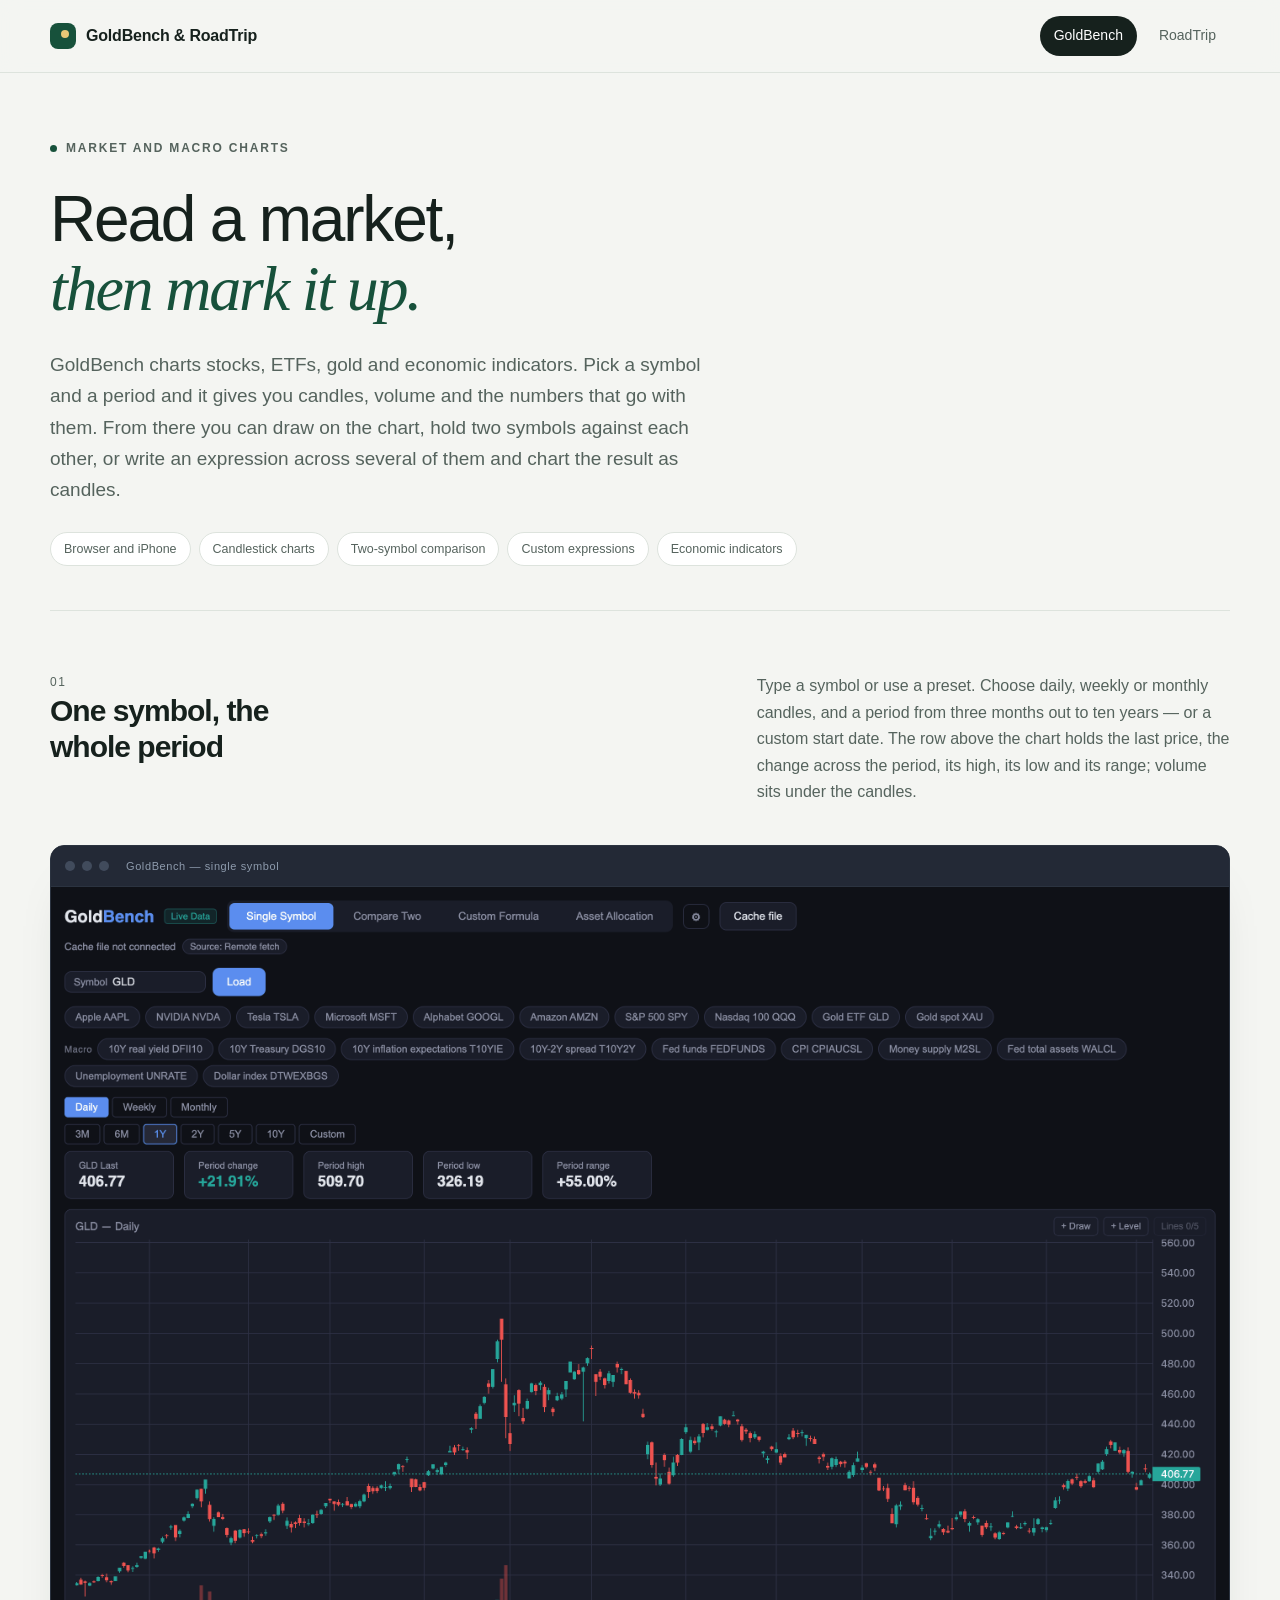
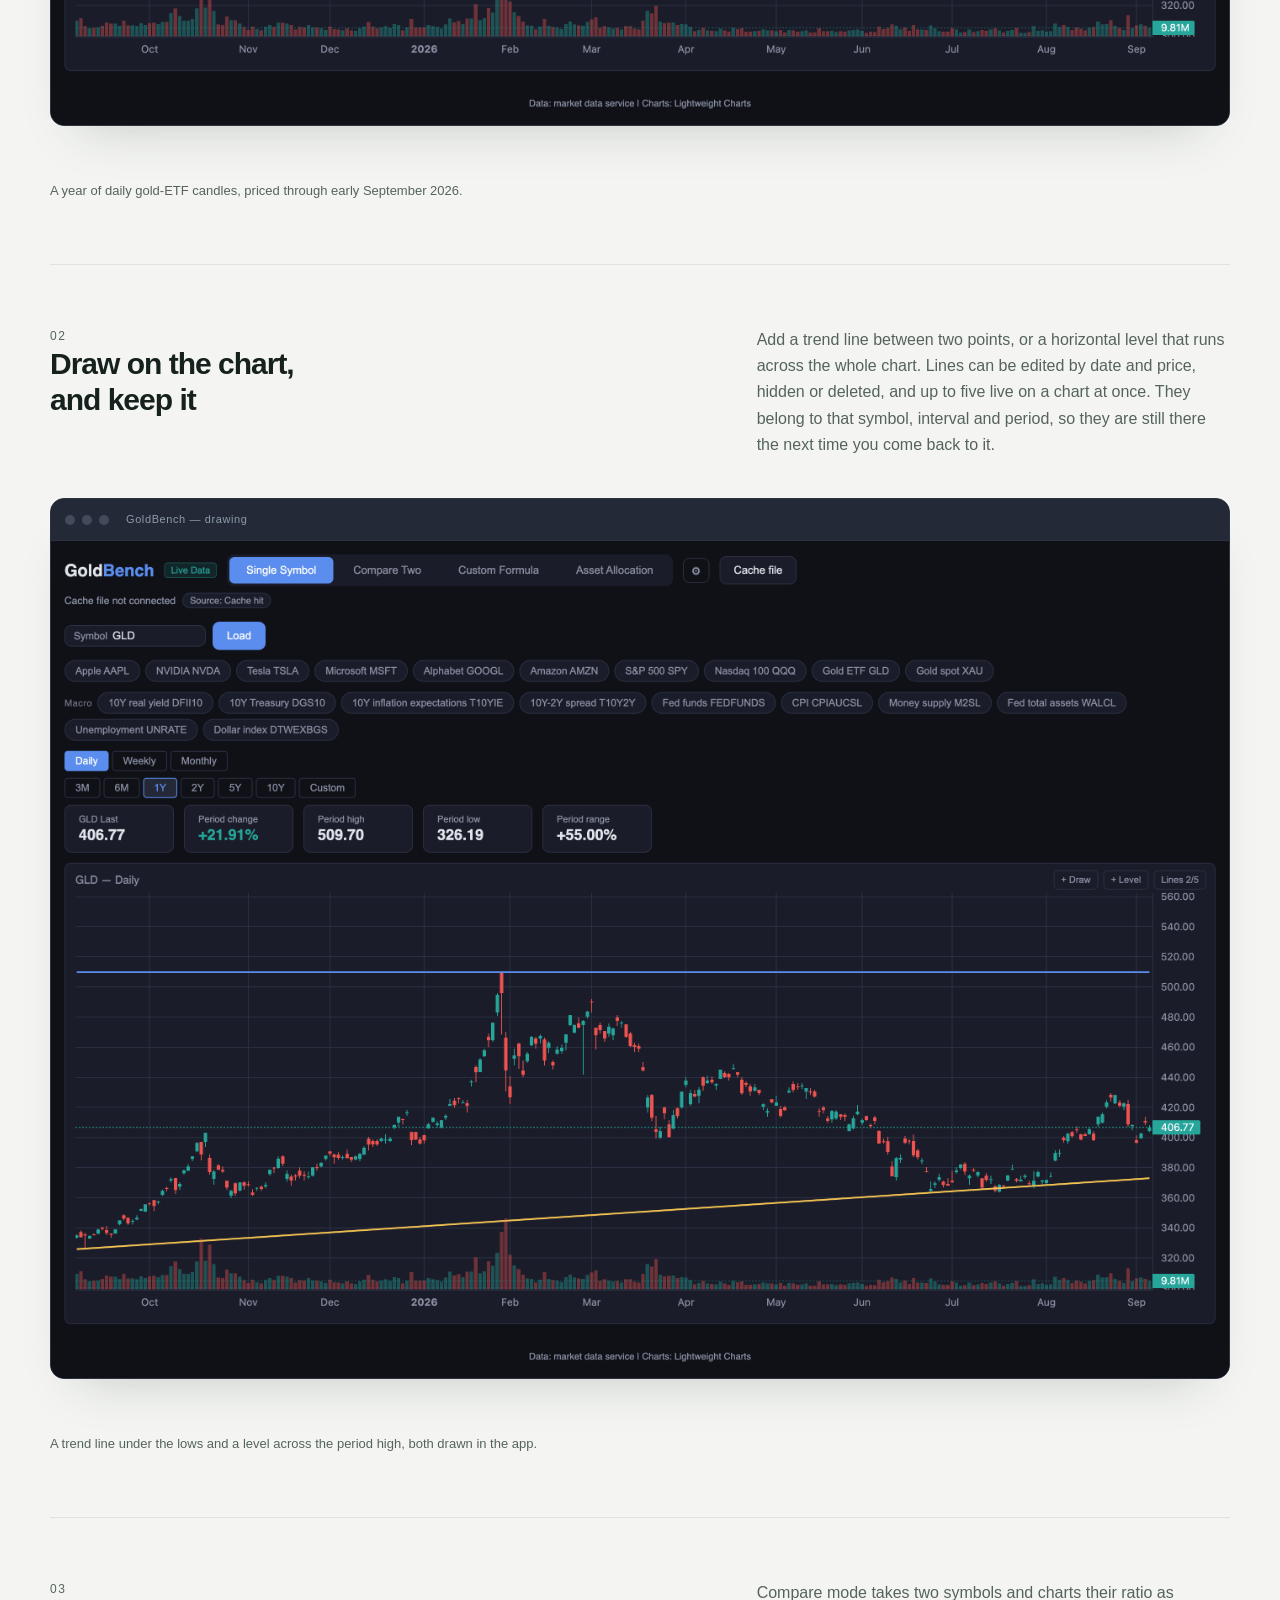
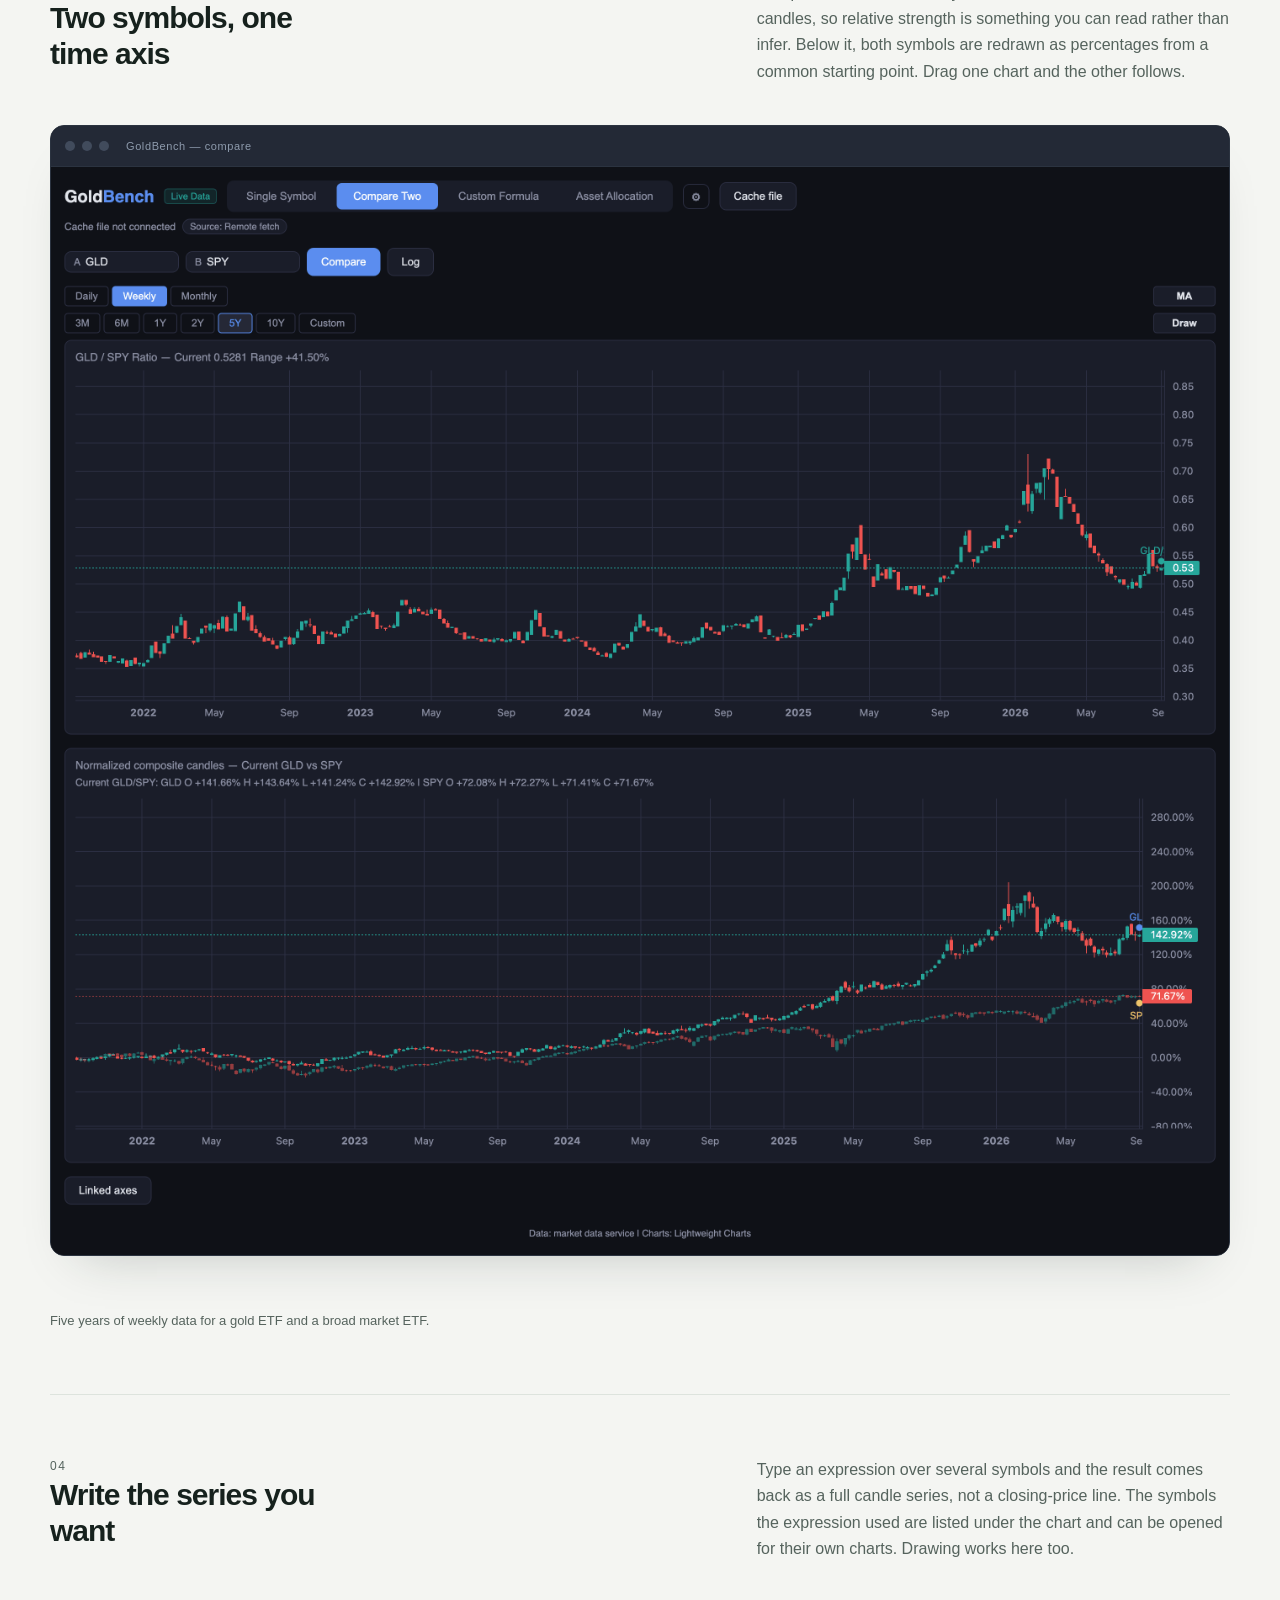
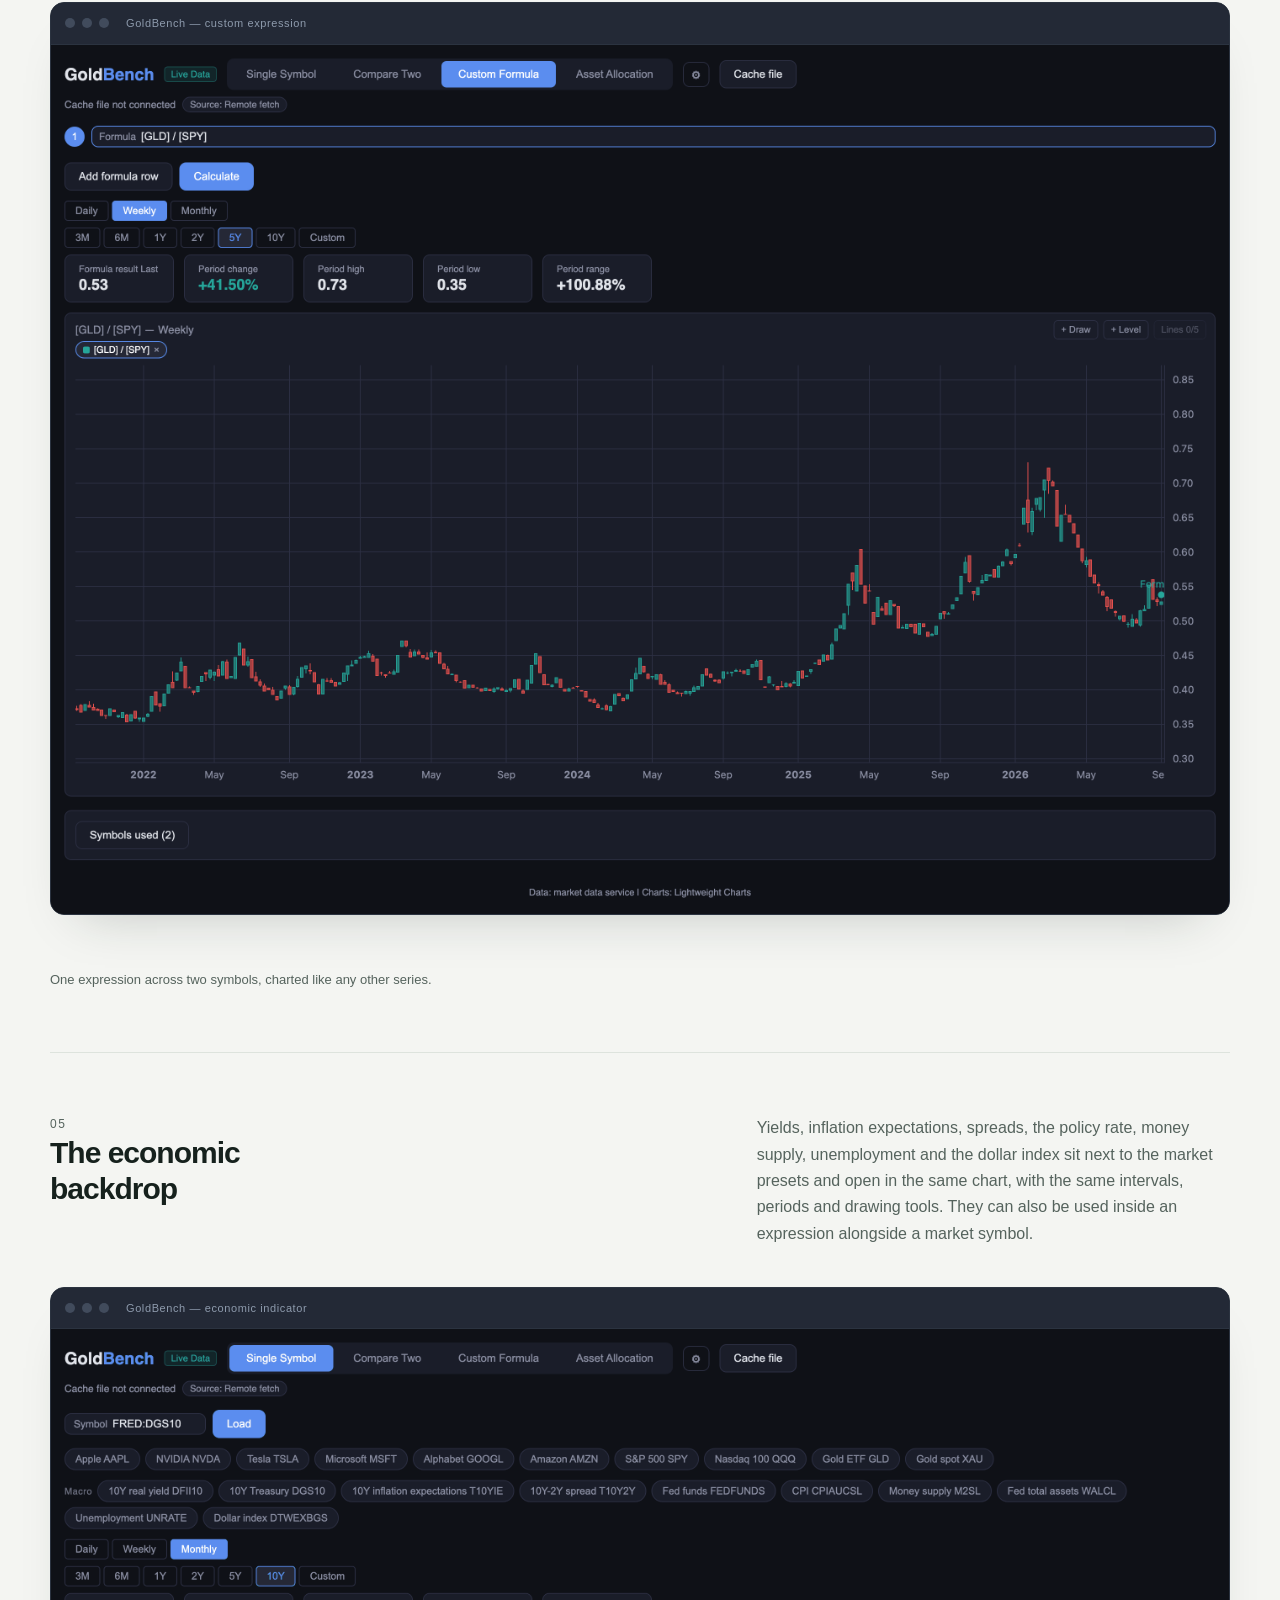
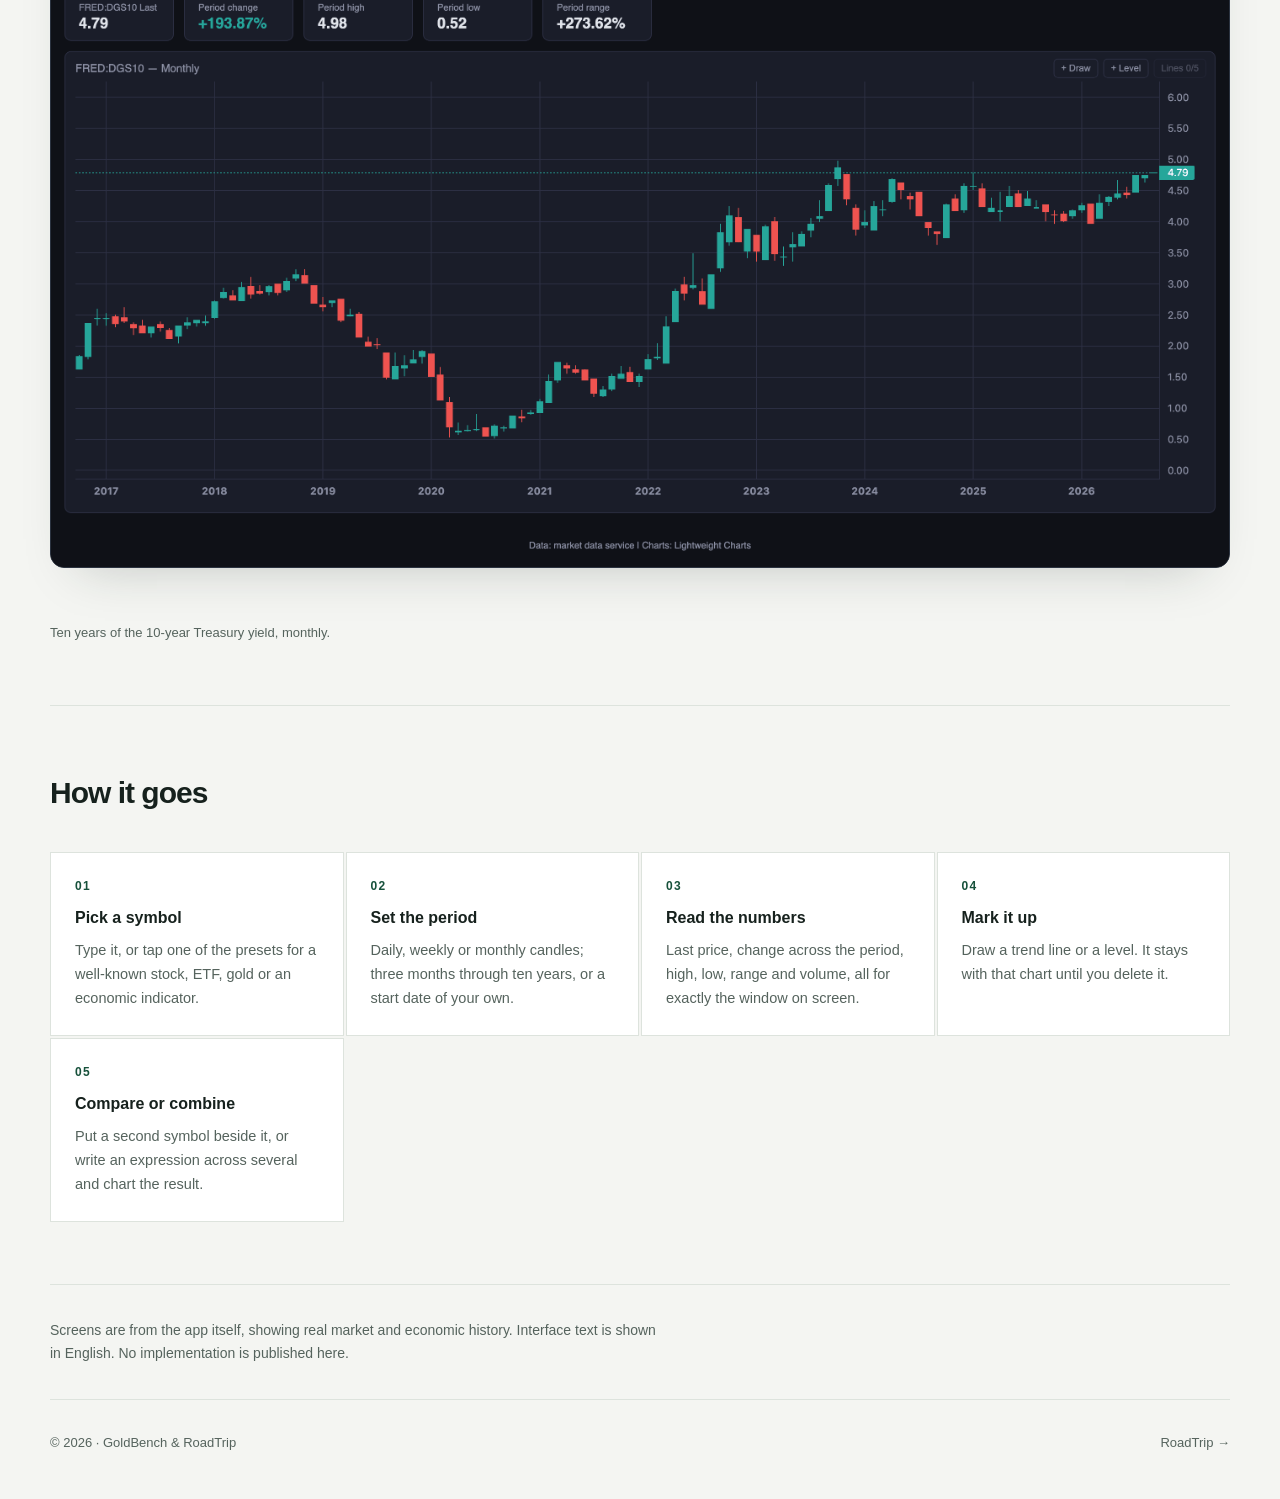
==== goldbench.html @ 709e00e8 "Rebuild the showcase around the two apps Home page plus a page for each app, in English, describing " ====
<!doctype html>
<html lang="en">
<head>
<meta charset="utf-8">
<meta name="viewport" content="width=device-width, initial-scale=1">
<meta name="description" content="GoldBench: a market and macro chart tool for stocks, ETFs, gold and economic indicators, with drawing, comparison and custom expressions.">
<meta name="theme-color" content="#f4f5f2">
<meta http-equiv="Content-Security-Policy" content="default-src 'self'; script-src 'self'; style-src 'self'; img-src 'self'; connect-src 'none'; object-src 'none'; base-uri 'none'; form-action 'none'">
<title>GoldBench — market and macro charts</title>
<link rel="icon" href="favicon.svg" type="image/svg+xml">
<link rel="stylesheet" href="styles.css">
<script src="showcase.js" defer></script>
</head>
<body>
<a class="skip" href="#features">Skip to the features</a>
<header class="site-header">
  <div class="wrap">
    <a class="mark" href="index.html"><span class="glyph"></span>GoldBench &amp; RoadTrip</a>
    <nav class="site-nav" aria-label="Apps">
      <a href="goldbench.html" aria-current="page">GoldBench</a>
      <a href="roadtrip.html">RoadTrip</a>
    </nav>
  </div>
</header>

<main id="top">
  <section class="page-head wrap">
    <p class="eyebrow">Market and macro charts</p>
    <h1>Read a market,<br><em>then mark it up.</em></h1>
    <p class="lede">GoldBench charts stocks, ETFs, gold and economic indicators. Pick a symbol and a period and it gives you candles, volume and the numbers that go with them. From there you can draw on the chart, hold two symbols against each other, or write an expression across several of them and chart the result as candles.</p>
    <div class="meta-row"><span>Browser and iPhone</span><span>Candlestick charts</span><span>Two-symbol comparison</span><span>Custom expressions</span><span>Economic indicators</span></div>
  </section>

  <div id="features">
  <section class="feature wrap">
    <div class="feature-head">
      <div>
        <p class="feature-num">01</p>
        <h2>One symbol, the whole period</h2>
      </div>
      <p>Type a symbol or use a preset. Choose daily, weekly or monthly candles, and a period from three months out to ten years — or a custom start date. The row above the chart holds the last price, the change across the period, its high, its low and its range; volume sits under the candles.</p>
    </div>
    <button class="shot" data-image="assets/goldbench-chart.png" data-caption="GoldBench — one year of daily GLD candles with volume and period statistics." aria-label="Enlarge the GoldBench single-symbol screen">
      <div class="window">
        <div class="window-bar"><span></span><span></span><span></span><span class="title">GoldBench — single symbol</span></div>
        <img src="assets/goldbench-chart.png" alt="GoldBench single-symbol view: GLD daily candles for one year, with last price, period change, high, low, range and volume" width="2800" height="1991">
      </div>
    </button>
    <p class="caption">A year of daily gold-ETF candles, priced through early September 2026.</p>
  </section>

  <section class="feature wrap">
    <div class="feature-head">
      <div>
        <p class="feature-num">02</p>
        <h2>Draw on the chart, and keep it</h2>
      </div>
      <p>Add a trend line between two points, or a horizontal level that runs across the whole chart. Lines can be edited by date and price, hidden or deleted, and up to five live on a chart at once. They belong to that symbol, interval and period, so they are still there the next time you come back to it.</p>
    </div>
    <button class="shot" data-image="assets/goldbench-drawing.png" data-caption="GoldBench — a rising trend line and a horizontal level drawn on the same chart." aria-label="Enlarge the GoldBench drawing screen">
      <div class="window">
        <div class="window-bar"><span></span><span></span><span></span><span class="title">GoldBench — drawing</span></div>
        <img src="assets/goldbench-drawing.png" alt="The same GLD chart with a rising trend line under the lows and a horizontal level across the period high" width="2800" height="1991">
      </div>
    </button>
    <p class="caption">A trend line under the lows and a level across the period high, both drawn in the app.</p>
  </section>

  <section class="feature wrap">
    <div class="feature-head">
      <div>
        <p class="feature-num">03</p>
        <h2>Two symbols, one time axis</h2>
      </div>
      <p>Compare mode takes two symbols and charts their ratio as candles, so relative strength is something you can read rather than infer. Below it, both symbols are redrawn as percentages from a common starting point. Drag one chart and the other follows.</p>
    </div>
    <button class="shot" data-image="assets/goldbench-compare.png" data-caption="GoldBench — gold ETF against a broad market ETF: ratio candles above, both series as percentages below." aria-label="Enlarge the GoldBench comparison screen">
      <div class="window">
        <div class="window-bar"><span></span><span></span><span></span><span class="title">GoldBench — compare</span></div>
        <img src="assets/goldbench-compare.png" alt="GoldBench comparison view: a ratio candlestick chart above, and both symbols drawn as percentage change below" width="2800" height="2586">
      </div>
    </button>
    <p class="caption">Five years of weekly data for a gold ETF and a broad market ETF.</p>
  </section>

  <section class="feature wrap">
    <div class="feature-head">
      <div>
        <p class="feature-num">04</p>
        <h2>Write the series you want</h2>
      </div>
      <p>Type an expression over several symbols and the result comes back as a full candle series, not a closing-price line. The symbols the expression used are listed under the chart and can be opened for their own charts. Drawing works here too.</p>
    </div>
    <button class="shot" data-image="assets/goldbench-formula.png" data-caption="GoldBench — a two-symbol expression charted as its own candle series." aria-label="Enlarge the GoldBench expression screen">
      <div class="window">
        <div class="window-bar"><span></span><span></span><span></span><span class="title">GoldBench — custom expression</span></div>
        <img src="assets/goldbench-formula.png" alt="GoldBench expression view: the expression bracket GLD divided by bracket SPY charted as candles with period statistics" width="2800" height="2066">
      </div>
    </button>
    <p class="caption">One expression across two symbols, charted like any other series.</p>
  </section>

  <section class="feature wrap">
    <div class="feature-head">
      <div>
        <p class="feature-num">05</p>
        <h2>The economic backdrop</h2>
      </div>
      <p>Yields, inflation expectations, spreads, the policy rate, money supply, unemployment and the dollar index sit next to the market presets and open in the same chart, with the same intervals, periods and drawing tools. They can also be used inside an expression alongside a market symbol.</p>
    </div>
    <button class="shot" data-image="assets/goldbench-macro.png" data-caption="GoldBench — a ten-year view of the 10-year Treasury yield." aria-label="Enlarge the GoldBench economic indicator screen">
      <div class="window">
        <div class="window-bar"><span></span><span></span><span></span><span class="title">GoldBench — economic indicator</span></div>
        <img src="assets/goldbench-macro.png" alt="GoldBench charting the ten-year Treasury yield as monthly candles over ten years" width="2800" height="1991">
      </div>
    </button>
    <p class="caption">Ten years of the 10-year Treasury yield, monthly.</p>
  </section>
  </div>

  <section class="steps wrap">
    <h2>How it goes</h2>
    <ol>
      <li><strong>Pick a symbol</strong><span>Type it, or tap one of the presets for a well-known stock, ETF, gold or an economic indicator.</span></li>
      <li><strong>Set the period</strong><span>Daily, weekly or monthly candles; three months through ten years, or a start date of your own.</span></li>
      <li><strong>Read the numbers</strong><span>Last price, change across the period, high, low, range and volume, all for exactly the window on screen.</span></li>
      <li><strong>Mark it up</strong><span>Draw a trend line or a level. It stays with that chart until you delete it.</span></li>
      <li><strong>Compare or combine</strong><span>Put a second symbol beside it, or write an expression across several and chart the result.</span></li>
    </ol>
  </section>

  <section class="note wrap">
    <p>Screens are from the app itself, showing real market and economic history. Interface text is shown in English. No implementation is published here.</p>
  </section>
</main>

<footer class="wrap">
  <span>© 2026 · GoldBench &amp; RoadTrip</span>
  <a href="roadtrip.html">RoadTrip →</a>
</footer>

<dialog id="viewer">
  <div class="viewer">
    <img id="viewer-image" alt="">
    <div class="viewer-bar"><p id="viewer-caption"></p><button id="viewer-close" autofocus>Close ×</button></div>
  </div>
</dialog>
</body>
</html>
---- styles.css ----
:root{
  --paper:#f4f5f2;--panel:#ffffff;--ink:#16211d;--muted:#55635d;--line:#dde3dd;
  --green:#17513b;--gold:#9a7a33;--dark:#12161c;
  --serif:Georgia,'Times New Roman',serif;
  --sans:-apple-system,BlinkMacSystemFont,'Segoe UI',Roboto,Helvetica,Arial,sans-serif;
}
*{box-sizing:border-box}
html{scroll-behavior:smooth;scroll-padding-top:90px}
body{margin:0;background:var(--paper);color:var(--ink);font:16px/1.65 var(--sans);-webkit-font-smoothing:antialiased}
a{color:inherit}
button{font:inherit}
img{max-width:100%;height:auto}
em{font-family:var(--serif);font-style:italic;font-weight:400;color:var(--green)}
a:focus-visible,button:focus-visible,summary:focus-visible{outline:3px solid #2f6fd0;outline-offset:4px}
.wrap{width:min(1180px,calc(100% - 80px));margin-inline:auto}
.skip{position:absolute;left:16px;top:-70px;background:var(--panel);padding:10px 18px;border-radius:8px;z-index:50}
.skip:focus{top:14px}

/* header */
.site-header{position:sticky;top:0;z-index:30;background:#f4f5f2eb;backdrop-filter:blur(10px);border-bottom:1px solid var(--line)}
.site-header .wrap{display:flex;align-items:center;justify-content:space-between;gap:24px;min-height:72px}
.mark{display:flex;align-items:center;gap:10px;text-decoration:none;font-weight:650;letter-spacing:-.2px}
.mark .glyph{width:26px;height:26px;border-radius:8px;background:var(--green);position:relative;flex:none}
.mark .glyph::after{content:"";position:absolute;inset:7px 7px auto auto;width:8px;height:8px;border-radius:50%;background:#e8c877}
.site-nav{display:flex;align-items:center;gap:8px;font-size:14px}
.site-nav a{text-decoration:none;padding:8px 14px;border-radius:99px;color:var(--muted)}
.site-nav a:hover{background:#e7ebe5;color:var(--ink)}
.site-nav a[aria-current="page"]{background:var(--ink);color:#fff}

/* hero */
.hero{padding-block:76px 60px;border-bottom:1px solid var(--line)}
.eyebrow{font-size:12px;font-weight:650;letter-spacing:1.8px;text-transform:uppercase;color:var(--muted);display:flex;align-items:center;gap:9px;margin:0 0 26px}
.eyebrow::before{content:"";width:7px;height:7px;border-radius:50%;background:var(--green);flex:none}
h1{font-size:clamp(40px,5.4vw,64px);line-height:1.08;letter-spacing:-2.2px;font-weight:500;margin:0 0 26px;max-width:19ch}
.lede{font-size:19px;color:var(--muted);max-width:62ch;margin:0}
.hero-links{display:flex;flex-wrap:wrap;gap:12px;margin-top:34px}
.button{display:inline-flex;align-items:center;gap:12px;padding:13px 22px;border-radius:99px;text-decoration:none;font-size:14px;font-weight:600;border:1px solid var(--line);background:var(--panel)}
.button:hover{border-color:#b9c5bb}
.button.dark{background:var(--ink);color:#fff;border-color:var(--ink)}
.button.dark:hover{background:#27352f}

/* app cards on the home page */
.apps{padding-block:64px 30px;display:grid;gap:56px}
.app-card{display:grid;grid-template-columns:minmax(0,1fr) minmax(0,1.1fr);gap:52px;align-items:center}
.app-card .app-visual{display:flex;justify-content:center}
.app-card .phone{max-width:264px}
.app-card.flip .app-visual{order:-1}
.app-card h2{font-size:34px;letter-spacing:-1.2px;line-height:1.15;margin:0 0 6px;font-weight:600}
.app-kind{font-size:13px;color:var(--muted);margin:0 0 20px}
.app-card p.body{color:var(--muted);margin:0 0 22px}
.tick{list-style:none;padding:0;margin:0 0 28px;display:grid;gap:11px}
.tick li{position:relative;padding-left:26px;font-size:15px}
.tick li::before{content:"";position:absolute;left:2px;top:9px;width:9px;height:9px;border-radius:2px;background:var(--green);opacity:.85}

/* frames */
.window{background:#1b1f27;border:1px solid #2b3340;border-radius:14px;overflow:hidden;box-shadow:0 26px 50px -30px #1b2a2440}
.window-bar{display:flex;align-items:center;gap:7px;padding:11px 14px;background:#232936;border-bottom:1px solid #2b3340}
.window-bar span{width:10px;height:10px;border-radius:50%;background:#414b5c}
.window-bar .title{margin-left:10px;width:auto;height:auto;border-radius:0;background:none;color:#8e9bad;font-size:11px;letter-spacing:.6px}
.window img{display:block;width:100%}
.shot{border:0;padding:0;background:none;display:block;width:100%;cursor:zoom-in;text-align:left}
.phone{width:100%;max-width:290px;border:8px solid #1e2422;border-radius:40px;overflow:hidden;background:#1e2422;box-shadow:0 24px 44px -26px #16211d59;line-height:0}
.phone img{display:block;width:100%}

/* app page sections */
.page-head{padding-block:66px 44px;border-bottom:1px solid var(--line)}
.page-head h1{max-width:20ch}
.meta-row{display:flex;flex-wrap:wrap;gap:8px;margin-top:26px}
.meta-row span{font-size:12.5px;border:1px solid var(--line);background:var(--panel);border-radius:99px;padding:6px 13px;color:var(--muted)}
.feature{padding-block:62px;border-bottom:1px solid var(--line);display:grid;gap:40px}
.feature-head{display:grid;grid-template-columns:minmax(0,7fr) minmax(0,5fr);gap:44px;align-items:start}
.feature-num{font-size:12px;letter-spacing:1.6px;color:var(--muted);margin:0 0 12px}
.feature h2{font-size:30px;line-height:1.2;letter-spacing:-1px;margin:0;font-weight:600;max-width:18ch}
.feature-head p{margin:0;color:var(--muted)}
.caption{font-size:13px;color:var(--muted);margin:14px 0 0}
.phone-row{display:flex;flex-wrap:wrap;gap:28px;align-items:flex-start}
.phone-item{width:min(290px,100%)}
.phone-item .caption{margin-top:12px}

/* steps */
.steps{padding-block:62px;border-bottom:1px solid var(--line)}
.steps h2{font-size:30px;letter-spacing:-1px;margin:0 0 34px;font-weight:600}
.steps ol{list-style:none;counter-reset:step;padding:0;margin:0;display:grid;gap:2px;grid-template-columns:repeat(auto-fit,minmax(255px,1fr))}
.steps li{counter-increment:step;background:var(--panel);border:1px solid var(--line);padding:24px;display:grid;gap:8px;align-content:start}
.steps li::before{content:counter(step,decimal-leading-zero);font-size:12px;letter-spacing:1.4px;color:var(--green);font-weight:700}
.steps strong{font-weight:600}
.steps span{color:var(--muted);font-size:14.5px}

.note{padding-block:34px;color:var(--muted);font-size:14px;border-bottom:1px solid var(--line)}
.note p{margin:0;max-width:78ch}
footer{padding-block:32px 46px;display:flex;flex-wrap:wrap;gap:14px;justify-content:space-between;color:var(--muted);font-size:13px}
footer a{text-decoration:none}
footer a:hover{text-decoration:underline}

/* lightbox */
dialog{border:0;padding:0;background:none;max-width:96vw;max-height:96vh}
dialog::backdrop{background:#0d1512e6}
.viewer{display:grid;gap:14px;justify-items:center}
.viewer img{max-height:82vh;width:auto;border-radius:10px;background:#12161c}
.viewer-bar{display:flex;align-items:center;gap:18px;color:#e7ece8;font-size:13px}
.viewer-bar button{background:#ffffff1f;border:1px solid #ffffff3d;color:#fff;border-radius:99px;padding:7px 15px;cursor:pointer;font-size:13px}

@media (max-width:980px){
  .wrap{width:calc(100% - 44px)}
  .app-card,.feature-head{grid-template-columns:1fr;gap:30px}
  .app-card.flip .app-visual{order:0}
  h1{letter-spacing:-1.6px}
  .hero{padding-block:56px 44px}
}
@media (max-width:560px){
  .site-nav a{padding:7px 10px}
  .feature{padding-block:44px}
  .phone-row{gap:22px;justify-content:center}
}
@media (prefers-reduced-motion:reduce){html{scroll-behavior:auto}}
@media print{
  .site-header,.hero-links,dialog{display:none}
  body{background:#fff}
  .feature,.steps{break-inside:avoid}
}

/* compact feature grid for the parts without a screen of their own */
.grid-section{padding-block:62px;border-bottom:1px solid var(--line)}
.grid-section h2{font-size:30px;letter-spacing:-1px;margin:0 0 10px;font-weight:600}
.grid-section .lede{margin-bottom:34px}
.cards{display:grid;gap:2px;grid-template-columns:repeat(auto-fit,minmax(268px,1fr))}
.cards article{background:var(--panel);border:1px solid var(--line);padding:24px}
.cards h3{font-size:16.5px;margin:0 0 8px;font-weight:600}
.cards p{margin:0;color:var(--muted);font-size:14.5px}
.cards ul{margin:10px 0 0;padding-left:18px;color:var(--muted);font-size:14.5px}
.cards li{margin-block:4px}

/* placeholder while a set of screens is being remade */
.pending{width:min(300px,100%);border:1px dashed #bdc9bf;border-radius:26px;background:#eceee9;padding:44px 30px;text-align:center;color:var(--muted);font-size:14px;display:grid;gap:10px;align-content:center;min-height:420px}
.pending-title{font-size:17px;font-weight:600;color:var(--ink);margin:0}
.pending p{margin:0}
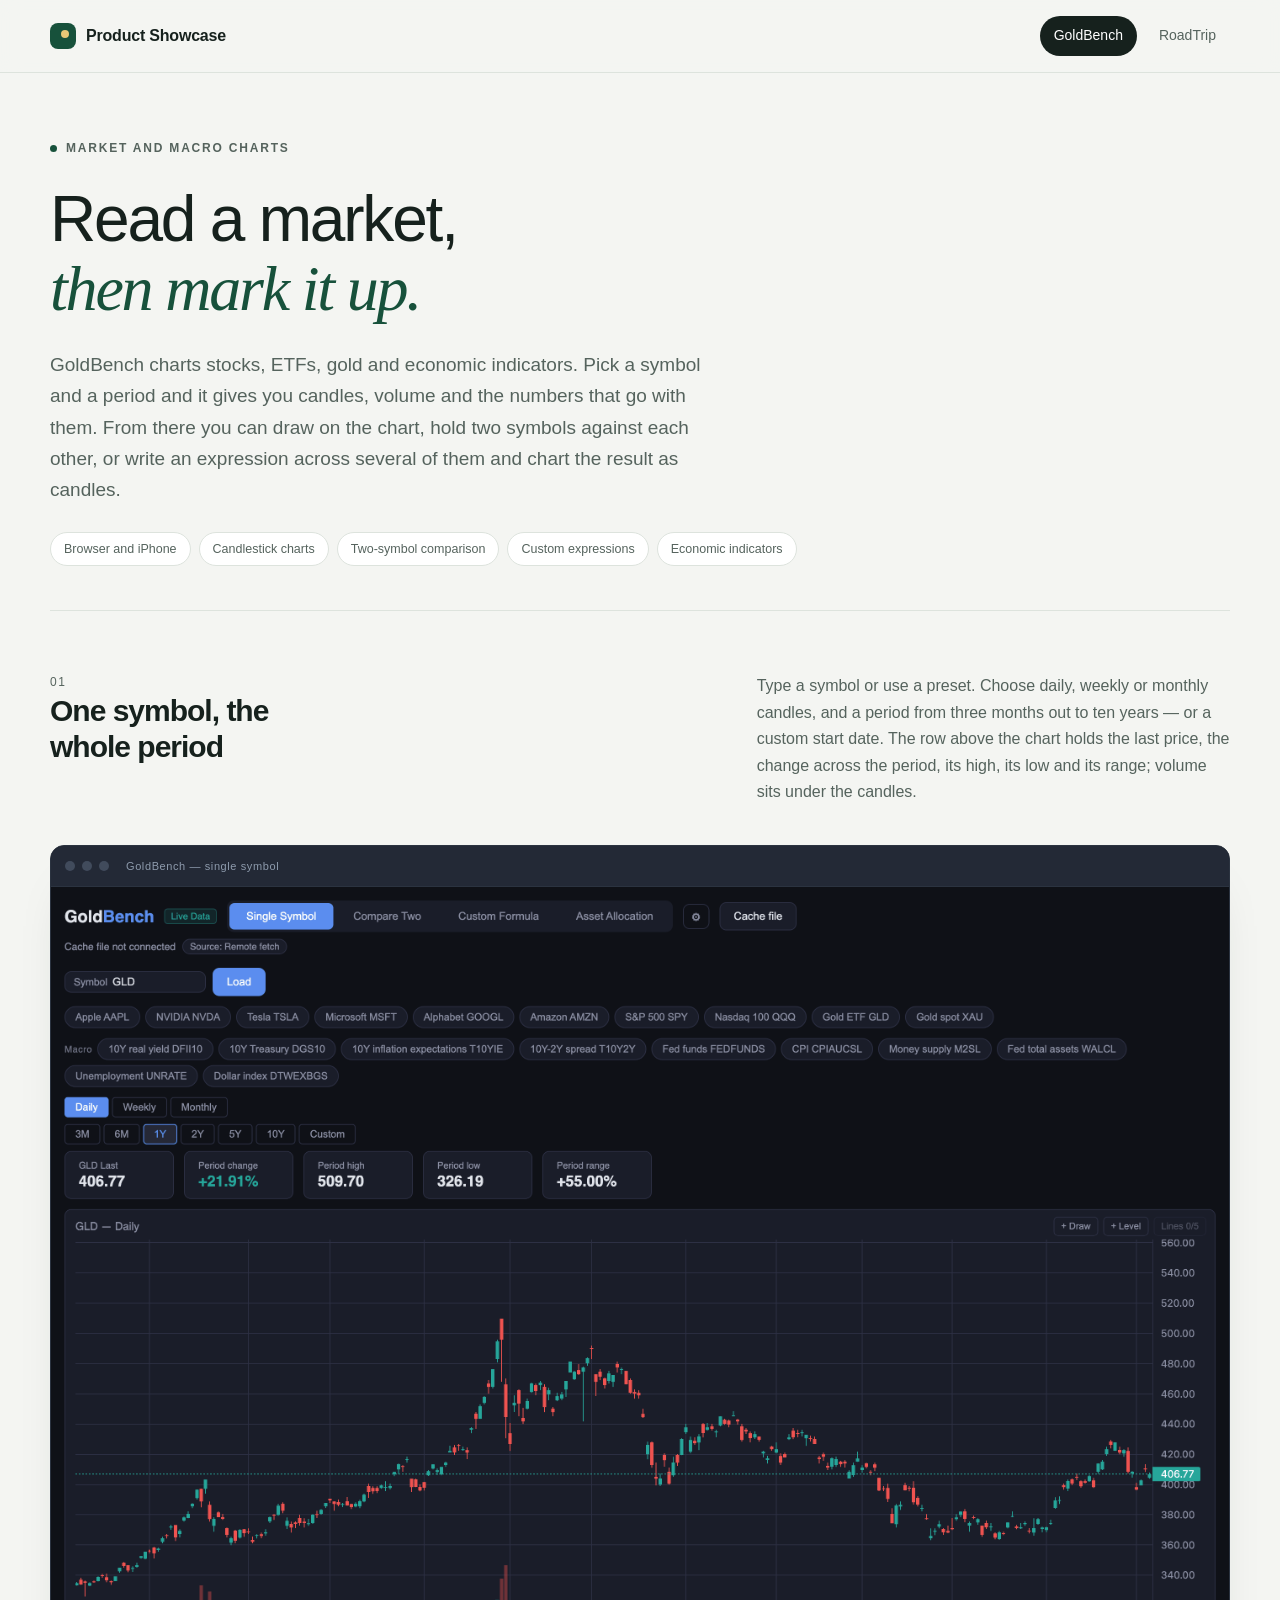
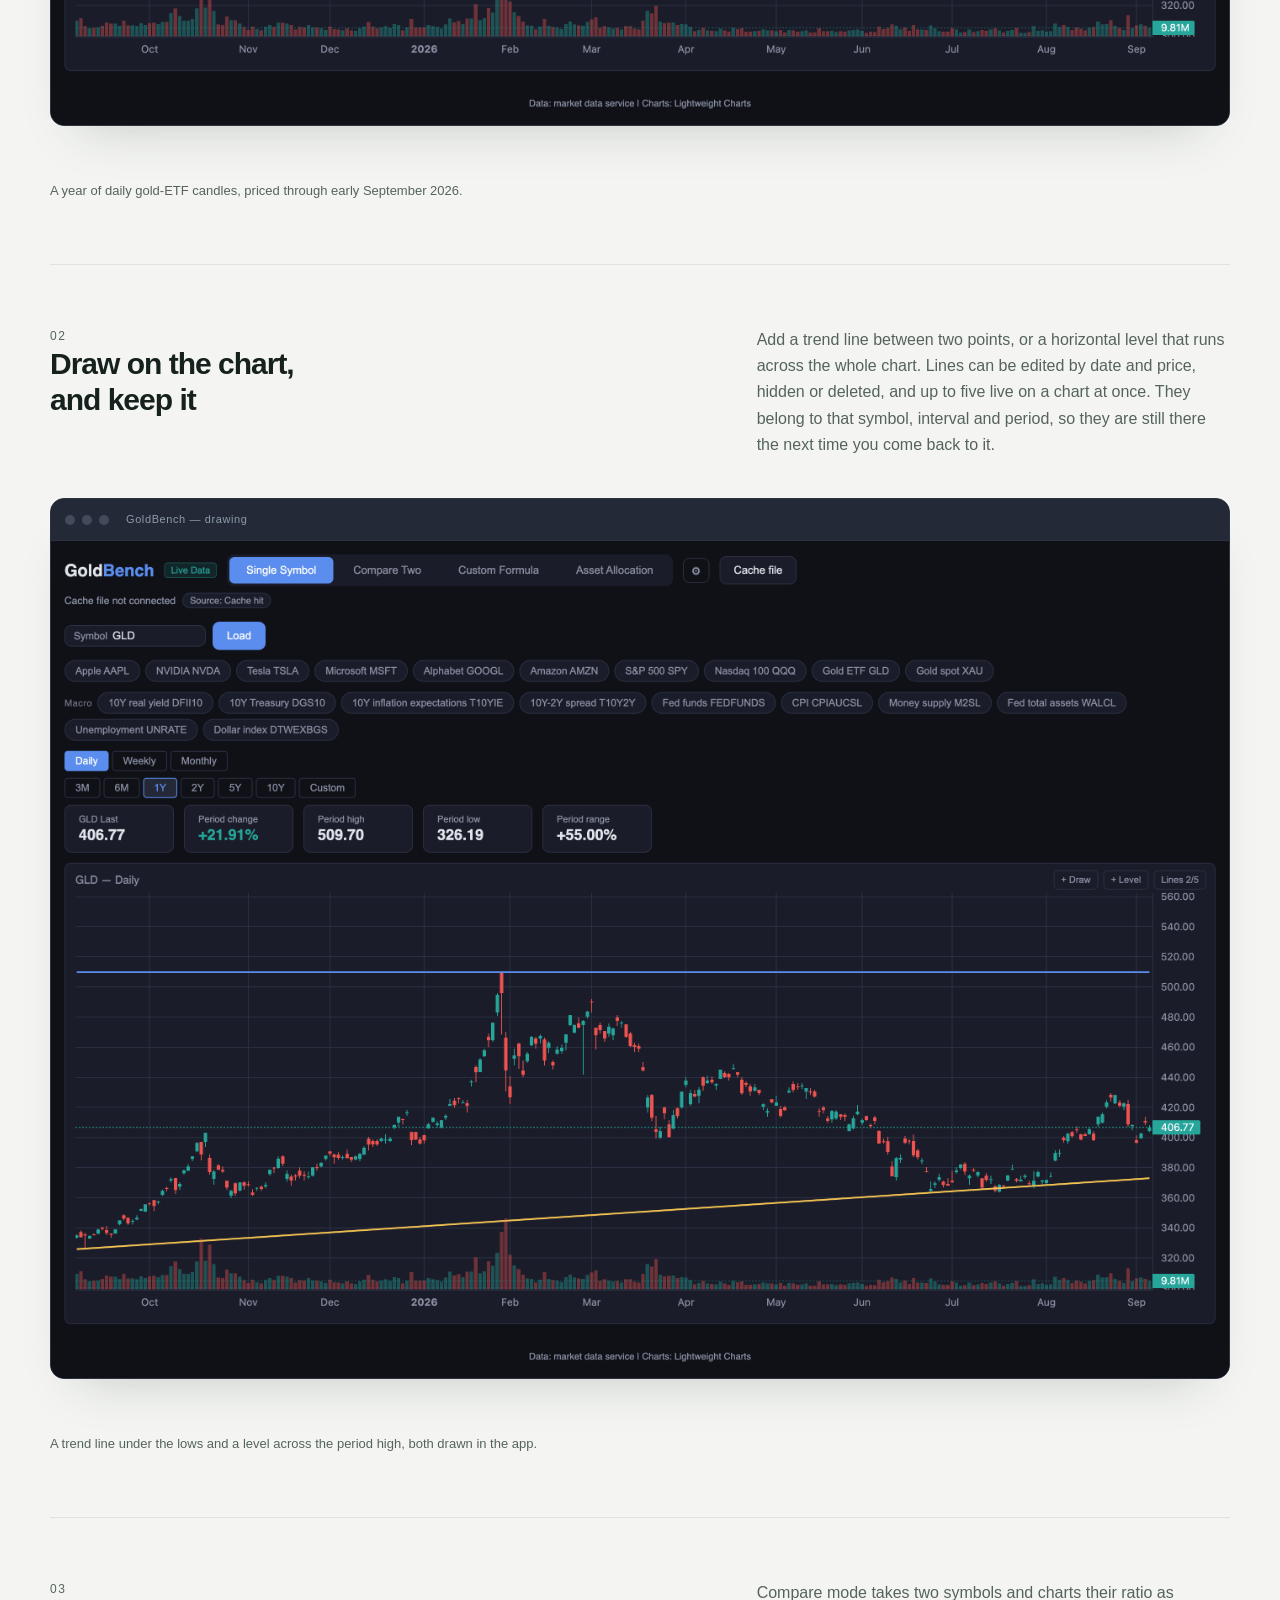
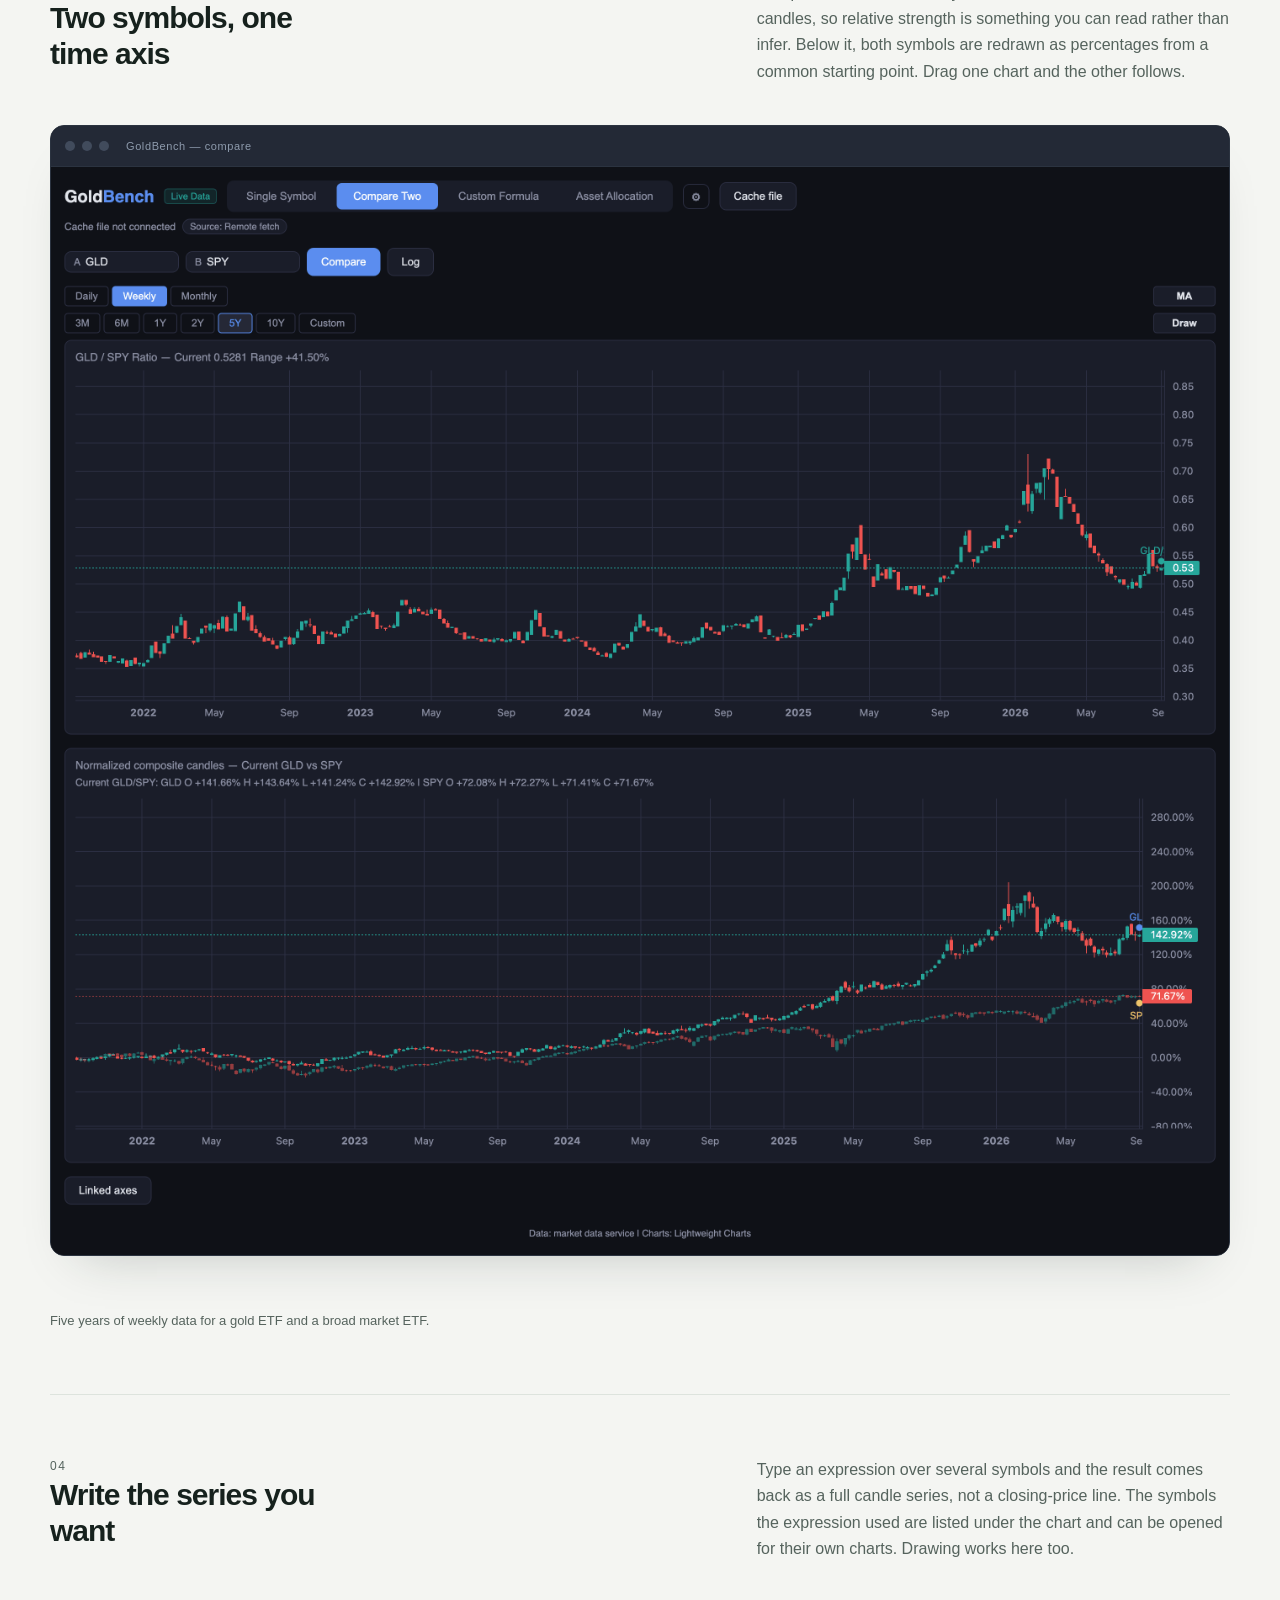
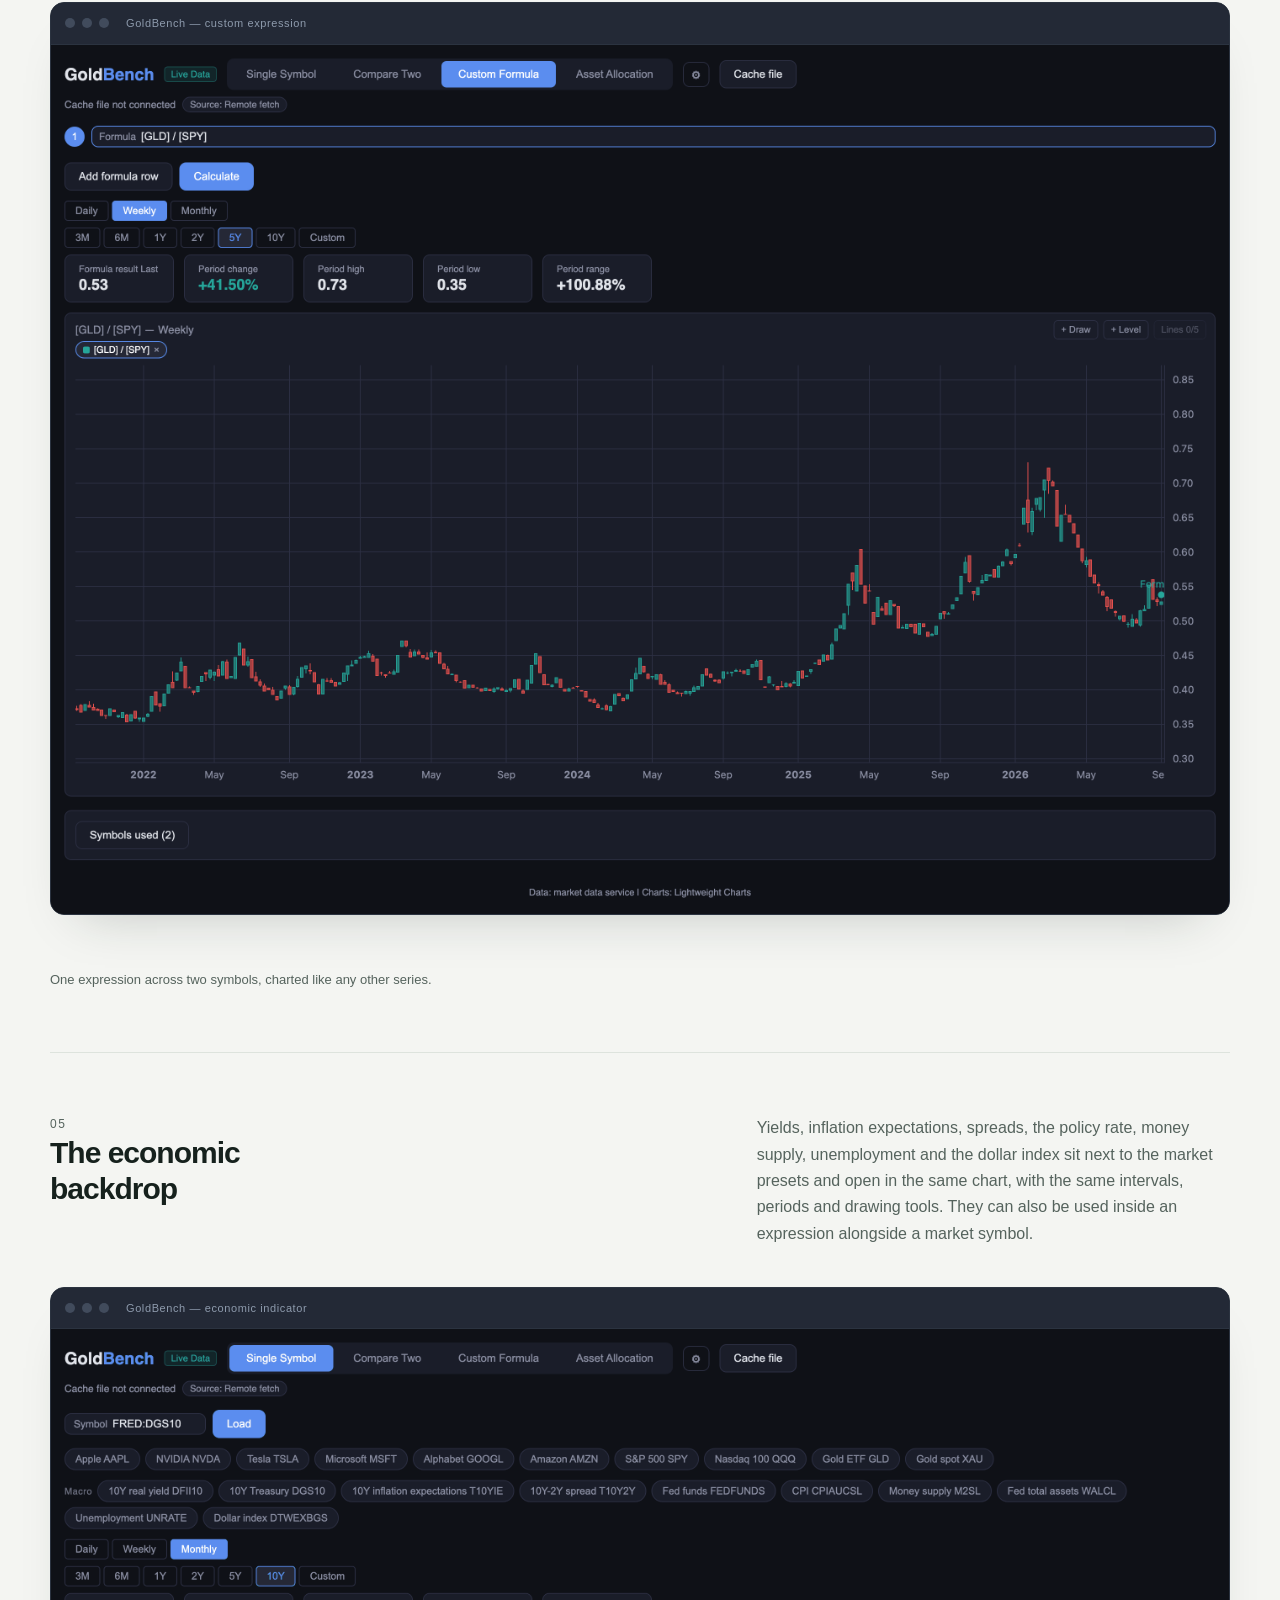
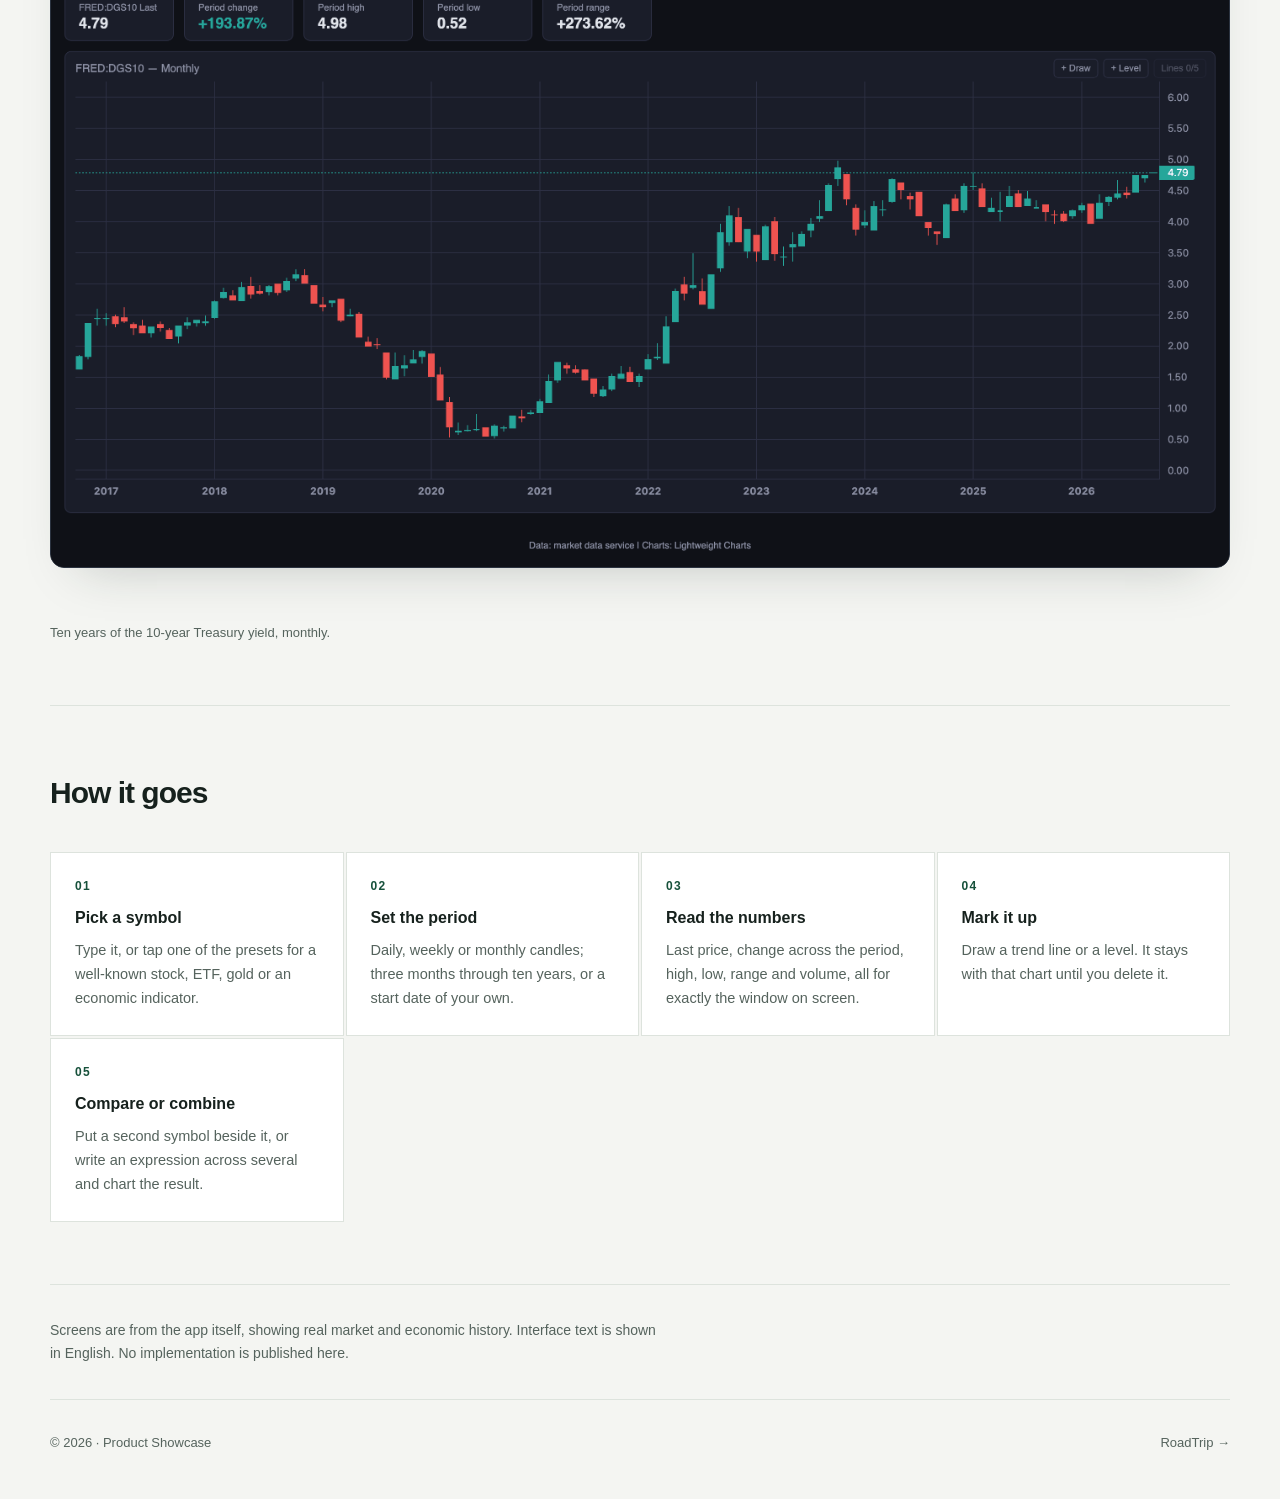
==== commit 4c5ab9ba: "Rename the portfolio site to Product Showcase" ====
--- a/goldbench.html
+++ b/goldbench.html
@@ -15,7 +15,7 @@
 <a class="skip" href="#features">Skip to the features</a>
 <header class="site-header">
   <div class="wrap">
-    <a class="mark" href="index.html"><span class="glyph"></span>GoldBench &amp; RoadTrip</a>
+    <a class="mark" href="index.html"><span class="glyph"></span>Product Showcase</a>
     <nav class="site-nav" aria-label="Apps">
       <a href="goldbench.html" aria-current="page">GoldBench</a>
       <a href="roadtrip.html">RoadTrip</a>
@@ -135,7 +135,7 @@
 </main>
 
 <footer class="wrap">
-  <span>© 2026 · GoldBench &amp; RoadTrip</span>
+  <span>© 2026 · Product Showcase</span>
   <a href="roadtrip.html">RoadTrip →</a>
 </footer>
 
--- a/styles.css
+++ b/styles.css
@@ -74,7 +74,7 @@
 .feature-head p{margin:0;color:var(--muted)}
 .caption{font-size:13px;color:var(--muted);margin:14px 0 0}
 .phone-row{display:flex;flex-wrap:wrap;gap:28px;align-items:flex-start}
-.phone-item{width:min(290px,100%)}
+.phone-item{margin:0;width:min(290px,100%)}
 .phone-item .caption{margin-top:12px}
 
 /* steps */
@@ -130,7 +130,20 @@
 .cards ul{margin:10px 0 0;padding-left:18px;color:var(--muted);font-size:14.5px}
 .cards li{margin-block:4px}
 
-/* placeholder while a set of screens is being remade */
-.pending{width:min(300px,100%);border:1px dashed #bdc9bf;border-radius:26px;background:#eceee9;padding:44px 30px;text-align:center;color:var(--muted);font-size:14px;display:grid;gap:10px;align-content:center;min-height:420px}
-.pending-title{font-size:17px;font-weight:600;color:var(--ink);margin:0}
-.pending p{margin:0}
+/* recorded journey */
+.journey-preview,.journey-map{margin:0;width:100%}
+.route-overview{border:1px solid var(--line);border-radius:16px;overflow:hidden;box-shadow:0 24px 44px -30px #16211d40}
+.route-overview img{display:block;width:100%}
+.journey-section{padding-block:56px 64px;border-bottom:1px solid var(--line)}
+.journey-heading{display:grid;grid-template-columns:1fr 1fr;gap:44px;align-items:end;margin-bottom:30px}
+.journey-heading .eyebrow{margin-bottom:16px}
+.journey-heading h2{font-size:clamp(30px,3.5vw,42px);line-height:1.12;letter-spacing:-1.2px;margin:0;font-weight:500}
+.journey-heading .lede{font-size:17px}
+.gallery-heading{margin-top:56px}
+.destination-grid{display:grid;grid-template-columns:repeat(4,minmax(0,1fr));gap:24px;align-items:start}
+.destination{margin:0;min-width:0}
+.destination h3{font-size:17px;line-height:1.3;margin:0 0 6px;min-height:44px}
+.destination-date{font-size:12px;color:var(--muted);margin:0 0 18px}
+.destination .phone{max-width:none;border-width:6px;border-radius:34px}
+@media(max-width:980px){.destination-grid{grid-template-columns:repeat(2,minmax(0,1fr));gap:32px}.destination{width:100%;max-width:320px;justify-self:center}.journey-heading{grid-template-columns:1fr;gap:22px}.destination h3{min-height:0}}
+@media(max-width:560px){.journey-section{padding-block:40px}.destination-grid{grid-template-columns:1fr}.gallery-heading{margin-top:40px}}
